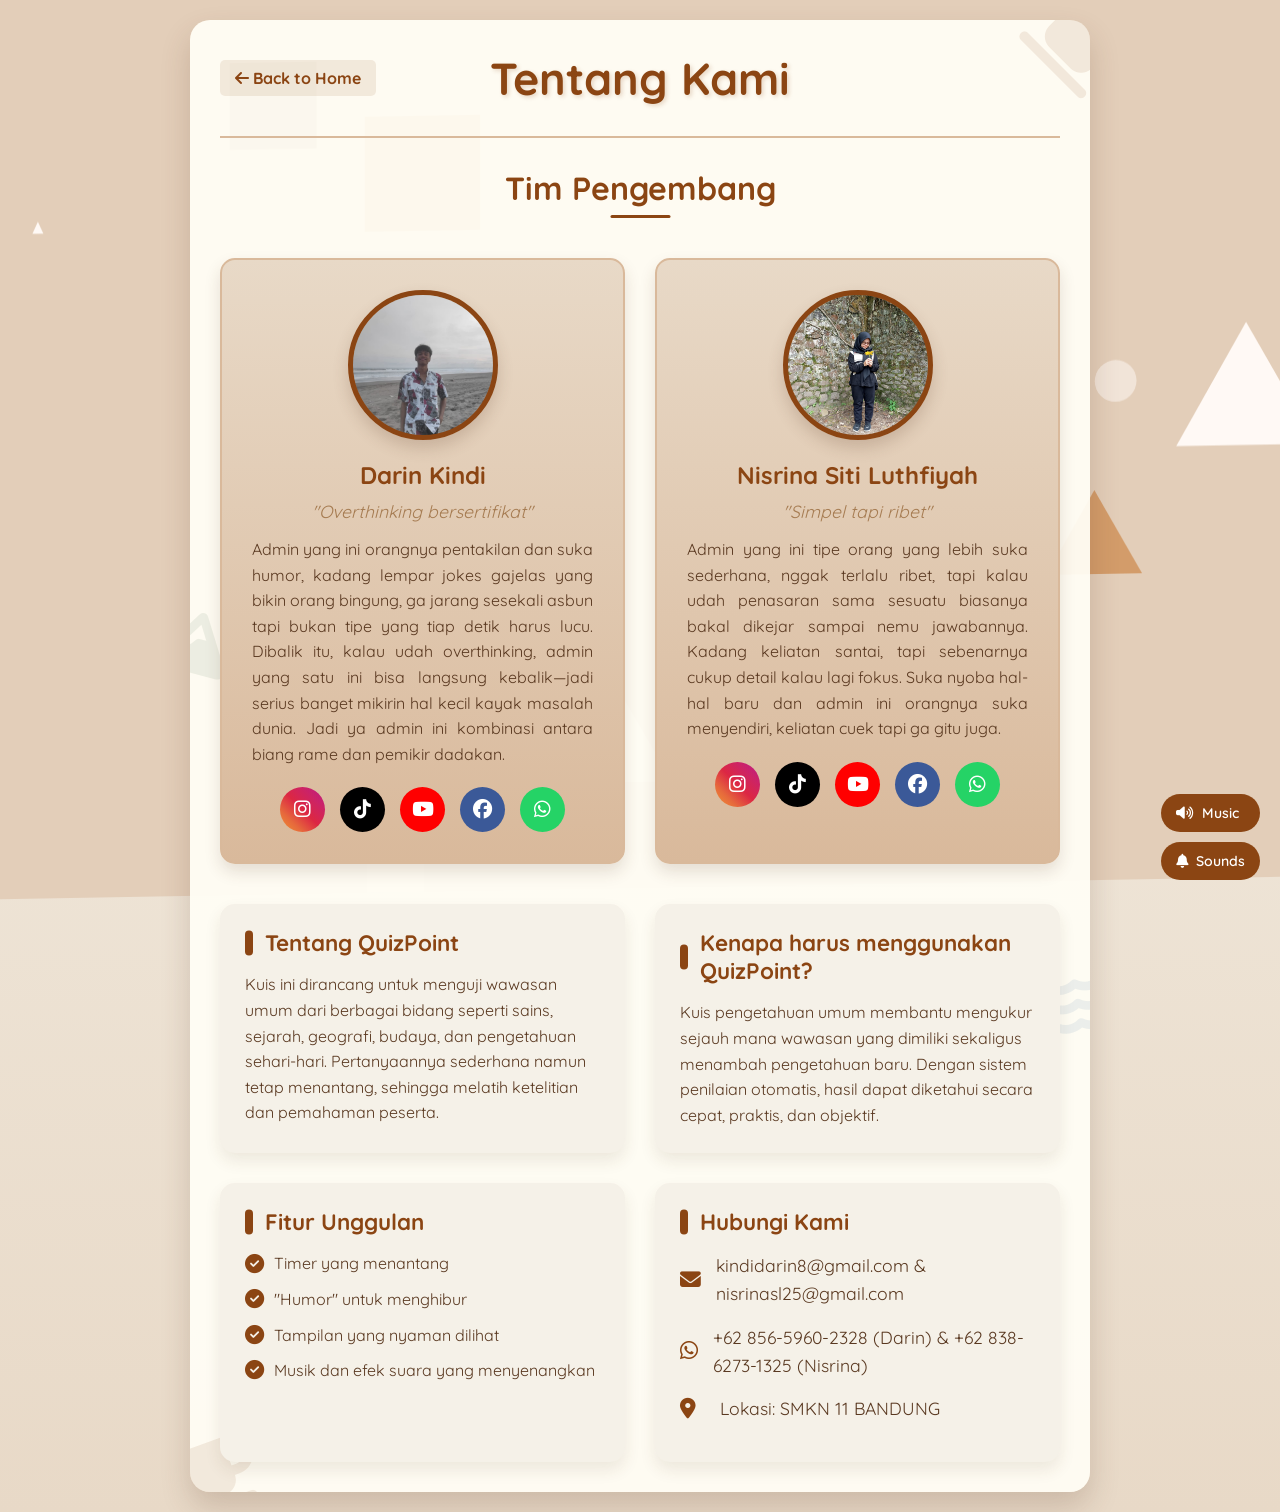
==== about.html @ 61577b95 "First" ====
<!DOCTYPE html>
<html lang="id">
<head>
    <meta charset="UTF-8">
    <meta name="viewport" content="width=device-width, initial-scale=1.0">
    <title>Tentang Kami - Adventure Quiz</title>
    <link rel="stylesheet" href="/css/style.css">
    <link href="https://fonts.googleapis.com/css2?family=Quicksand:wght@400;600;700&display=swap" rel="stylesheet">
    <link rel="stylesheet" href="https://cdnjs.cloudflare.com/ajax/libs/font-awesome/6.4.0/css/all.min.css">
   
</head>
<body class ="about-backround">
    <div class="container">
        <div class="header finisher-header" style="width: 100%; height: 100vh; position: fixed; top: 0; left: 0; z-index: -1;">
        </div>
        <!-- Decorative elements -->
        <div class="coffee-bean bean-1">
            <i class="fas fa-coffee" style="font-size: 80px; color: #8b4513;"></i>
        </div>
        <div class="coffee-bean bean-2">
            <i class="fas fa-coffee" style="font-size: 80px; color: #8b4513;"></i>
        </div>
        <div class="coffee-bean bean-3">
            <i class="fas fa-mountain" style="font-size: 70px; color: #5a7d5a;"></i>
        </div>
        <div class="coffee-bean bean-4">
            <i class="fas fa-water" style="font-size: 70px; color: #4a7ba6;"></i>
        </div>

        <header>
            <h1>Tentang Kami</h1>
            <a href="/" class="back-btn">
                <i class="fas fa-arrow-left"></i> Back to Home
            </a>
        </header>
       
        <main class="about-main">
            <div class="creators-section">
                <h2>Tim Pengembang</h2>
                <div class="creators-grid">
                    <div class="creator-card">
                        <div class="creator-photo">
                            <img src="images/darin.jpg" alt="aa" class="creator-img">
                            <div class="photo-placeholder">
                                <i class="fas fa-user"></i>
                            </div>
                        </div>
                        <h3>Darin Kindi</h3>
                        <p class="creator-role">"Overthinking bersertifikat"</p>
                        <div class="creator-description">
                            <p>Admin yang ini orangnya pentakilan dan suka humor, kadang lempar jokes gajelas yang bikin orang bingung, ga jarang sesekali asbun tapi bukan tipe yang tiap detik harus lucu. Dibalik itu, kalau udah overthinking, admin yang satu ini bisa langsung kebalik—jadi serius banget mikirin hal kecil kayak masalah dunia. Jadi ya admin ini kombinasi antara biang rame dan pemikir dadakan.</p>
                        </div>
                       
                        <div class="social-links">
                            <a href="https://instagram.com/drnkndiii" target="_blank" class="social-link instagram">
                                <i class="fab fa-instagram"></i>
                            </a>
                            <a href="https://tiktok.com/@rinntrimpleeight_" target="_blank" class="social-link tiktok">
                                <i class="fab fa-tiktok"></i>
                            </a>
                            <a href="https://youtube.com/@rinntrimpleeight" target="_blank" class="social-link youtube">
                                <i class="fab fa-youtube"></i>
                            </a>
                            <a href="https://www.facebook.com/profile.php?id=61580755261532&mibextid=ZbWKwL" target="_blank" class="social-link facebook">
                                <i class="fab fa-facebook"></i>
                            </a>
                            <a href="https://wa.me/6285659602328" target="_blank" class="social-link whatsapp">
                                <i class="fab fa-whatsapp"></i>
                            </a>
                        </div>
                    </div>
                   
                    <div class="creator-card">
                        <div class="creator-photo">
                            <img src="images/Rin.jpg" alt="Foto Nisrina" class="creator-img">
                            <div class="photo-placeholder">
                                <i class="fas fa-user"></i>
                            </div>
                        </div>
                        <h3>Nisrina Siti Luthfiyah</h3>
                        <p class="creator-role">"Simpel tapi ribet"</p>
                        <div class="creator-description">
                            <p>Admin yang ini tipe orang yang lebih suka sederhana, nggak terlalu ribet, tapi kalau udah penasaran sama sesuatu biasanya bakal dikejar sampai nemu jawabannya. Kadang keliatan santai, tapi sebenarnya cukup detail kalau lagi fokus. Suka nyoba hal-hal baru dan admin ini orangnya suka menyendiri, keliatan cuek tapi ga gitu juga.</p>
                        </div>
                       
                        <div class="social-links">
                            <a href="https://instagram.com/nis_stl" target="_blank" class="social-link instagram">
                                <i class="fab fa-instagram"></i>
                            </a>
                            <a href="https://tiktok.com/@rinnn.chann" target="_blank" class="social-link tiktok">
                                <i class="fab fa-tiktok"></i>
                            </a>
                            <a href="https://youtube.com/@NisrinaSiti" target="_blank" class="social-link youtube">
                                <i class="fab fa-youtube"></i>
                            </a>
                            <a href="https://facebook.com/nisrina.s.luthfiyah" target="_blank" class="social-link facebook">
                                <i class="fab fa-facebook"></i>
                            </a>
                            <a href="https://wa.me/6283862731325" target="_blank" class="social-link whatsapp">
                                <i class="fab fa-whatsapp"></i>
                            </a>
                        </div>
                    </div>
                </div>
            </div>


            <div class="about-content">
                <div class="about-section">
                    <h3>Tentang QuizPoint</h3>
                    <p>Kuis ini dirancang untuk menguji wawasan umum dari berbagai bidang seperti sains, sejarah, geografi, budaya, dan pengetahuan sehari-hari. Pertanyaannya sederhana namun tetap menantang, sehingga melatih ketelitian dan pemahaman peserta.</p>
                </div>
               
                <div class="about-section">
                    <h3>Kenapa harus menggunakan QuizPoint?</h3>
                    <p>Kuis pengetahuan umum membantu mengukur sejauh mana wawasan yang dimiliki sekaligus menambah pengetahuan baru. Dengan sistem penilaian otomatis, hasil dapat diketahui secara cepat, praktis, dan objektif.</p>
                </div>
               
                <div class="about-section">
                    <h3>Fitur Unggulan</h3>
                    <ul>
                        <li><i class="fas fa-check-circle"></i> Timer yang menantang</li>
                        <li><i class="fas fa-check-circle"></i> "Humor" untuk menghibur</li>
                        <li><i class="fas fa-check-circle"></i> Tampilan yang nyaman dilihat</li>
                        <li><i class="fas fa-check-circle"></i> Musik dan efek suara yang menyenangkan</li>
                    </ul>
                </div>
               
                <div class="about-section">
                    <h3>Hubungi Kami</h3>
                    <div class="contact-info">
                        <p><i class="fas fa-envelope"></i> kindidarin8@gmail.com & nisrinasl25@gmail.com</p>
                        <p><i class="fab fa-whatsapp"></i> +62 856-5960-2328 (Darin) & +62 838-6273-1325 (Nisrina)</p>
                        <p><i class="fas fa-map-marker-alt"></i> Lokasi: SMKN 11 BANDUNG</p>
                    </div>
                </div>
            </div>
        </main>


        <div class="audio-controls-quiz">
            <button id="music-toggle-about" class="audio-btn">
                <i class="fas fa-volume-up"></i> Music
            </button>
            <button id="sound-toggle-about" class="audio-btn">
                <i class="fas fa-bell"></i> Sounds
            </button>
        </div>
    </div>
   
    <!-- Background music -->
    <audio id="background-music-about" loop>
        <source src="sounds/Nocturnes, Op. 9_ No. 2 in E-Flat Major.mp3" type="audio/mpeg">
    </audio>
   
    <script>
        document.addEventListener('DOMContentLoaded', function() {
            // Music and sound controls
            const musicToggleAbout = document.getElementById('music-toggle-about');
            const soundToggleAbout = document.getElementById('sound-toggle-about');
            const backgroundMusicAbout = document.getElementById('background-music-about');
           
            // Check if user has previously set preferences
            const musicEnabled = localStorage.getItem('musicEnabled') !== 'false';
            const soundEnabled = localStorage.getItem('soundEnabled') !== 'false';
           
            // Set initial state
            if (musicEnabled) {
                backgroundMusicAbout.play().catch(e => console.log("Autoplay prevented: ", e));
                musicToggleAbout.innerHTML = '<i class="fas fa-volume-up"></i> Music';
                musicToggleAbout.classList.add('active');
            } else {
                musicToggleAbout.innerHTML = '<i class="fas fa-volume-mute"></i> Music';
                musicToggleAbout.classList.remove('active');
            }
           
            if (soundEnabled) {
                soundToggleAbout.innerHTML = '<i class="fas fa-bell"></i> Sounds';
                soundToggleAbout.classList.add('active');
            } else {
                soundToggleAbout.innerHTML = '<i class="fas fa-bell-slash"></i> Sounds';
                soundToggleAbout.classList.remove('active');
            }
           
            // Toggle music
            musicToggleAbout.addEventListener('click', function() {
                if (backgroundMusicAbout.paused) {
                    backgroundMusicAbout.play();
                    this.innerHTML = '<i class="fas fa-volume-up"></i> Music';
                    localStorage.setItem('musicEnabled', 'true');
                    this.classList.add('active');
                } else {
                    backgroundMusicAbout.pause();
                    this.innerHTML = '<i class="fas fa-volume-mute"></i> Music';
                    localStorage.setItem('musicEnabled', 'false');
                    this.classList.remove('active');
                }
            });
           
            // Toggle sound effects
            soundToggleAbout.addEventListener('click', function() {
                const currentlyEnabled = this.innerHTML.includes('fa-bell');
                if (currentlyEnabled) {
                    this.innerHTML = '<i class="fas fa-bell-slash"></i> Sounds';
                    localStorage.setItem('soundEnabled', 'false');
                    this.classList.remove('active');
                } else {
                    this.innerHTML = '<i class="fas fa-bell"></i> Sounds';
                    localStorage.setItem('soundEnabled', 'true');
                    this.classList.add('active');
                }
            });


            // Handle photo placeholder for all creator images
            const creatorImages = document.querySelectorAll('.creator-img');
            const photoPlaceholders = document.querySelectorAll('.photo-placeholder');
           
            creatorImages.forEach((img, index) => {
                img.onerror = function() {
                    this.style.display = 'none';
                    photoPlaceholders[index].style.display = 'flex';
                };
               
                if (!img.complete || img.naturalHeight === 0) {
                    img.style.display = 'none';
                    photoPlaceholders[index].style.display = 'flex';
                }
            });
        });
    </script>
     <script src="js/finisher-header.es5.min.js" type="text/javascript"></script>
    <script type="text/javascript">
new FinisherHeader({
  "count": 10,
  "size": {
    "min": 2,
    "max": 150,
    "pulse": 0
  },
  "speed": {
    "x": {
      "min": 0,
      "max": 1.5
    },
    "y": {
      "min": 0,
      "max": 0.2
    }
  },
  "colors": {
    "background": "#e3ceb9",
    "particles": [
      "#b08a70",
      "#f6efea",
      "#f1e4d8",
      "#fff9f5",
      "#d39c6a"
    ]
  },
  "blending": "screen",
  "opacity": {
    "center": 1,
    "edge": 1
  },
  "skew": -1,
  "shapes": [
    "c",
    "s",
    "t"
  ]
});
</script>
</body>
</html>
---- css/style.css ----
/* Global Styles */
* {
    margin: 0;
    padding: 0;
    box-sizing: border-box;
    font-family: 'Quicksand', sans-serif;
}


body {
    background: linear-gradient(to bottom, #f5f1e8, #e8d9c7);
    color: #5a3921;
    min-height: 100vh;
    padding: 20px;
    display: flex;
    justify-content: center;
    align-items: center;
}


.container {
    max-width: 900px;
    width: 100%;
    background: rgba(255, 253, 245, 0.95);
    border-radius: 20px;
    padding: 30px;
    box-shadow: 0 15px 30px rgba(90, 57, 33, 0.2);
    position: relative;
    overflow: hidden;
}


.coffee-bean {
    position: absolute;
    width: 80px;
    height: 80px;
    opacity: 0.1;
    z-index: 0;
}


.bean-1 {
    top: -20px;
    right: -20px;
    transform: rotate(45deg);
}


.bean-2 {
    bottom: -30px;
    left: -30px;
    transform: rotate(-20deg);
}


.bean-3 {
    top: 40%;
    left: -30px;
    transform: rotate(15deg);
}


.bean-4 {
    bottom: 30%;
    right: -30px;
    transform: rotate(-10deg);
}


/* Header Styles */
header {
    text-align: center;
    margin-bottom: 30px;
    padding-bottom: 20px;
    border-bottom: 2px solid #d9b99b;
    position: relative;
    z-index: 1;
}


h1 {
    color: #8b4513;
    font-size: 2.8rem;
    margin-bottom: 10px;
    text-shadow: 2px 2px 4px rgba(139, 69, 19, 0.2);
    font-weight: 700;
}


.slogan {
    color: #a67c52;
    font-style: italic;
    font-size: 1.2rem;
}


.back-btn {
    display: inline-block;
    margin-top: 10px;
    color: #8b4513;
    text-decoration: none;
    font-weight: bold;
    transition: color 0.3s;
    position: absolute;
    left: 0;
    top: 0;
    padding: 8px 15px;
    border-radius: 5px;
    background: rgba(139, 69, 19, 0.1);
}


.back-btn:hover {
    color: #6b3403;
    background: rgba(139, 69, 19, 0.2);
    text-decoration: none;
}


/* Home Page Styles */
.home-main {
    text-align: center;
    position: relative;
    z-index: 1;
}


.categories {
    margin-bottom: 40px;
    text-align: center;
}


.categories h2 {
    margin-bottom: 25px;
    color: #8b4513;
    font-size: 1.8rem;
    position: relative;
    display: inline-block;
}


.categories h2:after {
    content: '';
    position: absolute;
    bottom: -10px;
    left: 50%;
    transform: translateX(-50%);
    width: 50px;
    height: 3px;
    background: #8b4513;
    border-radius: 3px;
}


.category-grid {
    display: grid;
    grid-template-columns: repeat(2, 1fr);
    gap: 20px;
    margin-bottom: 30px;
}


.category-card {
    padding: 25px 20px;
    background: linear-gradient(to bottom, #e8d9c7, #d9b99b);
    border-radius: 15px;
    box-shadow: 0 8px 16px rgba(90, 57, 33, 0.15);
    transition: all 0.3s ease;
    cursor: pointer;
    border: 2px solid #d9b99b;
    text-align: center;
    position: relative;
    overflow: hidden;
}


.category-card > * {
    position: relative;
    z-index: 1;
}


.category-card:hover {
    transform: translateY(-8px);
    box-shadow: 0 12px 20px rgba(90, 57, 33, 0.25);
}


.card-icon {
    font-size: 2.5rem;
    margin-bottom: 15px;
    color: #8b4513;
}


.category-card h3 {
    color: #8b4513;
    margin-bottom: 8px;
    font-size: 1.3rem;
}


.category-card p {
    color: #5a3921;
    font-size: 1rem;
    line-height: 1.4;
}


.description {
    margin-bottom: 40px;
    font-size: 1.2rem;
    line-height: 1.6;
    color: #5a3921;
    background: #f5f1e8;
    padding: 20px;
    border-radius: 15px;
    border-left: 5px solid #8b4513;
    position: relative;
    text-align: center;
}


.description:before {
    content: '"';
    font-size: 4rem;
    color: #d9b99b;
    position: absolute;
    top: -10px;
    left: 10px;
    font-family: serif;
}


.actions {
    display: flex;
    justify-content: center;
    gap: 25px;
    flex-wrap: wrap;
    margin-bottom: 30px;
}


.btn {
    padding: 15px 35px;
    border: none;
    border-radius: 50px;
    font-size: 1.2rem;
    font-weight: bold;
    cursor: pointer;
    text-decoration: none;
    transition: all 0.3s ease;
    display: inline-flex;
    align-items: center;
    justify-content: center;
    gap: 10px;
    text-align: center;
    box-shadow: 0 5px 15px rgba(139, 69, 19, 0.3);
}


.btn-play {
    background: linear-gradient(to right, #8b4513, #a67c52);
    color: white;
}


.btn-about {
    background: linear-gradient(to right, #a67c52, #c19a6b);
    color: white;
}


.btn:hover {
    transform: translateY(-5px) scale(1.05);
    box-shadow: 0 10px 20px rgba(90, 57, 33, 0.4);
}


.audio-controls {
    display: flex;
    justify-content: center;
    gap: 15px;
    flex-wrap: wrap;
}


.audio-btn {
    padding: 10px 15px;
    background: #d9b99b;
    border: none;
    border-radius: 30px;
    cursor: pointer;
    font-weight: 600;
    display: flex;
    align-items: center;
    gap: 8px;
    transition: all 0.3s;
    font-size: 14px;
    opacity: 0.8;
}


.audio-btn.active {
    background: #8b4513;
    color: white;
    opacity: 1;
}


.audio-btn:hover {
    opacity: 1;
    transform: translateY(-2px);
}


/* Quiz Page Styles */
.quiz-main {
    text-align: center;
    position: relative;
    z-index: 1;
}


.progress-container {
    margin: 25px 0;
    display: flex;
    flex-direction: column;
    align-items: center;
}


.coffee-progress {
    display: flex;
    align-items: center;
    justify-content: center;
    gap: 20px;
    margin-bottom: 10px;
}


.coffee-cup {
    width: 70px;
    height: 80px;
    background: #a67c52;
    border-radius: 0 0 20px 20px;
    position: relative;
    overflow: hidden;
    box-shadow: 0 5px 15px rgba(0, 0, 0, 0.1);
}


.coffee-liquid {
    position: absolute;
    bottom: 0;
    width: 100%;
    background: linear-gradient(to top, #4e3524, #8b4513);
    transition: height 0.8s ease;
    border-radius: 0 0 20px 20px;
}


.progress-text {
    font-weight: bold;
    font-size: 1.4rem;
    color: #8b4513;
    background: #f5f1e8;
    padding: 5px 15px;
    border-radius: 20px;
    box-shadow: 0 3px 10px rgba(90, 57, 33, 0.2);
}


.timer-container {
    margin-top: 15px;
}


.timer-circle {
    width: 80px;
    height: 80px;
    position: relative;
}


.timer-svg {
    width: 100%;
    height: 100%;
    transform: rotate(-90deg);
}


.timer-circle-bg {
    fill: none;
    stroke: #f5f1e8;
    stroke-width: 6;
}


.timer-circle-progress {
    fill: none;
    stroke: #8b4513;
    stroke-width: 6;
    stroke-linecap: round;
    stroke-dasharray: 283;
    stroke-dashoffset: 0;
    transition: stroke-dashoffset 1s linear;
}


.timer-text {
    position: absolute;
    top: 50%;
    left: 50%;
    transform: translate(-50%, -50%);
    font-size: 1.5rem;
    font-weight: bold;
    color: #8b4513;
}


.level-indicator {
    background: linear-gradient(to right, #8b4513, #a67c52);
    color: white;
    padding: 10px 20px;
    border-radius: 30px;
    display: inline-block;
    margin-bottom: 25px;
    font-weight: bold;
    box-shadow: 0 5px 15px rgba(139, 69, 19, 0.3);
}


#question {
    margin-bottom: 30px;
    font-size: 1.5rem;
    color: #8b4513;
    line-height: 1.5;
    background: #f5f1e8;
    padding: 20px;
    border-radius: 15px;
    box-shadow: 0 5px 15px rgba(90, 57, 33, 0.1);
    position: relative;
}


#question:before {
    content: '?';
    position: absolute;
    top: -15px;
    right: -15px;
    width: 40px;
    height: 40px;
    background: #8b4513;
    color: white;
    border-radius: 50%;
    display: flex;
    align-items: center;
    justify-content: center;
    font-size: 1.8rem;
    font-weight: bold;
    box-shadow: 0 3px 10px rgba(139, 69, 19, 0.3);
}


#options-container {
    display: flex;
    flex-direction: column;
    gap: 20px;
    margin-bottom: 40px;
}


.option-btn {
    padding: 18px;
    border: 2px solid #d9b99b;
    border-radius: 12px;
    background: white;
    font-size: 1.2rem;
    cursor: pointer;
    transition: all 0.3s ease;
    color: #5a3921;
    text-align: left;
    position: relative;
    overflow: hidden;
}


.option-btn:before {
    content: '';
    position: absolute;
    top: 0;
    left: 0;
    width: 5px;
    height: 100%;
    background: #d9b99b;
    transition: width 0.3s ease;
}


.option-btn:hover {
    background: #f5f1e8;
    transform: translateY(-5px);
    box-shadow: 0 8px 15px rgba(90, 57, 33, 0.15);
    border-color: #a67c52;
}


.option-btn:hover:before {
    width: 10px;
    background: #8b4513;
}


.option-btn.correct {
    background: #e8f5e9;
    border-color: #66bb6a;
    color: #2e7d32;
}


.option-btn.correct:before {
    background: #66bb6a;
    width: 10px;
}


.option-btn.wrong {
    background: #ffebee;
    border-color: #ef5350;
    color: #c62828;
}


.option-btn.wrong:before {
    background: #ef5350;
    width: 10px;
}


/* ========== PERBAIKAN UTAMA: FIX UNTUK JOKE CONTAINER ========== */
/* Fix untuk transisi elemen kuis */
#question-container, #options-container, #joke-container, #results-container {
    transition: opacity 0.3s ease, transform 0.3s ease;
}


#question-container.hidden, #options-container.hidden {
    display: none;
    opacity: 0;
    height: 0;
    overflow: hidden;
}


#question-container:not(.hidden), #options-container:not(.hidden) {
     display: block;
    opacity: 1;
    height: auto;
}


#joke-container {
    opacity: 0;
    transform: translateY(20px);
    display: none;
    margin: 25px 0;
    padding: 20px;
    background: #fffde7;
    border-radius: 12px;
    border-left: 5px solid #ffd54f;
    box-shadow: 0 5px 15px rgba(0, 0, 0, 0.05);
    max-height: 0;
    overflow: hidden;
    transition: all 0.5s ease;
}


#joke-container.visible {
    opacity: 1;
    transform: translateY(0);
    display: block;
    max-height: 200px;
    animation: fadeIn 0.5s ease;
}


#joke-text {
    font-style: italic;
    color: #8b4513;
    font-size: 1.1rem;
    line-height: 1.5;
}


#results-container {
    opacity: 0;
    transform: scale(0.9);
    display: none;
    margin-top: 40px;
    padding: 30px;
    background: #f5f1e8;
    border-radius: 15px;
    box-shadow: 0 10px 25px rgba(90, 57, 33, 0.1);
}


#results-container:not(.hidden) {
    opacity: 1;
    transform: scale(1);
    display: block;
    animation: fadeIn 0.5s ease;
}
/* ========== END OF PERBAIKAN ========== */


/* Results Page Styles */
#result-title {
    color: #8b4513;
    margin-bottom: 20px;
    font-size: 2rem;
}


.score-display {
    font-size: 3rem;
    font-weight: bold;
    color: #8b4513;
    margin-bottom: 20px;
    display: flex;
    justify-content: center;
    align-items: center;
    gap: 10px;
}


#score-value {
    color: #8b4513;
    font-size: 4rem;
}


#total-questions {
    color: #a67c52;
    font-size: 2.5rem;
}


#result-message {
    margin-bottom: 30px;
    font-size: 1.3rem;
    line-height: 1.6;
    color: #5a3921;
}


.result-actions {
    display: flex;
    justify-content: center;
    gap: 20px;
    flex-wrap: wrap;
}


.audio-controls-quiz {
    position: fixed;
    bottom: 20px;
    right: 20px;
    display: flex;
    flex-direction: column;
    gap: 10px;
    z-index: 1000;
}


/* About Page Styles */
.about-main {
    display: flex;
    flex-direction: column;
    gap: 40px;
    position: relative;
    z-index: 1;
}


.creators-section {
    width: 100%;
}


.creators-section h2 {
    text-align: center;
    color: #8b4513;
    margin-bottom: 30px;
    font-size: 2rem;
    position: relative;
    display: inline-block;
    left: 50%;
    transform: translateX(-50%);
}


.creators-section h2:after {
    content: '';
    position: absolute;
    bottom: -10px;
    left: 50%;
    transform: translateX(-50%);
    width: 60px;
    height: 3px;
    background: #8b4513;
    border-radius: 3px;
}


.creators-grid {
    display: grid;
    grid-template-columns: repeat(auto-fit, minmax(300px, 1fr));
    gap: 30px;
    margin-top: 20px;
}


.creator-card {
    padding: 30px;
    background: linear-gradient(to bottom, #e8d9c7, #d9b99b);
    border-radius: 15px;
    box-shadow: 0 8px 16px rgba(90, 57, 33, 0.15);
    border: 2px solid #d9b99b;
    text-align: center;
    transition: transform 0.3s ease;
}


.creator-card:hover {
    transform: translateY(-5px);
}


.creator-photo {
    width: 150px;
    height: 150px;
    border-radius: 50%;
    margin: 0 auto 20px;
    overflow: hidden;
    border: 5px solid #8b4513;
    box-shadow: 0 8px 16px rgba(90, 57, 33, 0.2);
    display: flex;
    align-items: center;
    justify-content: center;
    background: linear-gradient(to bottom, #a67c52, #8b4513);
    color: white;
    font-size: 3rem;
}


.creator-img {
    width: 100%;
    height: 100%;
    object-fit: cover;
}


.photo-placeholder {
    width: 100%;
    height: 100%;
    display: none;
    justify-content: center;
    align-items: center;
}


.creator-card h3 {
    color: #8b4513;
    margin-bottom: 10px;
    font-size: 1.5rem;
}


.creator-role {
    color: #a67c52;
    font-style: italic;
    margin-bottom: 15px;
    font-size: 1.1rem;
}


.creator-description {
    margin-bottom: 20px;
}


.creator-description p {
    line-height: 1.6;
    color: #5a3921;
    text-align: justify;
}


.social-links {
    display: flex;
    justify-content: center;
    gap: 15px;
    flex-wrap: wrap;
}


.social-link {
    width: 45px;
    height: 45px;
    border-radius: 50%;
    display: flex;
    align-items: center;
    justify-content: center;
    color: white;
    font-size: 1.2rem;
    transition: all 0.3s ease;
    text-decoration: none;
}


.social-link:hover {
    transform: translateY(-3px) scale(1.1);
    box-shadow: 0 5px 15px rgba(0, 0, 0, 0.2);
}


.social-link.instagram {
    background: linear-gradient(45deg, #f09433, #e6683c, #dc2743, #cc2366, #bc1888);
}
.social-link.tiktok {
    background: #000000;
}
.social-link.youtube {
    background: #FF0000;
}
.social-link.facebook {
    background: #3b5998;
}
.social-link.whatsapp {
    background: #25D366;
}


.about-content {
    display: grid;
    grid-template-columns: repeat(auto-fit, minmax(300px, 1fr));
    gap: 30px;
}


.about-section {
    padding: 25px;
    background: #f5f1e8;
    border-radius: 15px;
    box-shadow: 0 8px 16px rgba(90, 57, 33, 0.1);
}


.about-section h3 {
    color: #8b4513;
    margin-bottom: 15px;
    font-size: 1.4rem;
    position: relative;
    padding-left: 20px;
}


.about-section h3::before {
    content: '';
    position: absolute;
    left: 0;
    top: 50%;
    transform: translateY(-50%);
    width: 8px;
    height: 25px;
    background: #8b4513;
    border-radius: 4px;
}


.about-section p, .about-section li {
    line-height: 1.6;
    color: #5a3921;
}


.about-section ul {
    list-style: none;
    padding: 0;
}


.about-section li {
    margin-bottom: 10px;
    display: flex;
    align-items: center;
    gap: 10px;
}


.about-section li i {
    color: #8b4513;
    font-size: 1.2rem;
}


.contact-info p {
    display: flex;
    align-items: center;
    gap: 15px;
    margin-bottom: 15px;
    font-size: 1.1rem;
}


.contact-info i {
    width: 25px;
    color: #8b4513;
    font-size: 1.3rem;
}


/* Background untuk halaman berbeda */
.home-background {
    background-size: cover;
    position: relative;
}


.home-background::before {
    content: '';
    position: fixed;
    top: 0;
    left: 0;
    width: 100%;
    height: 100%;
    background: rgba(0, 0, 0, 0.3);
    z-index: -1;
}


.quiz-background {
    background-size: cover;
    position: relative;
}


.quiz-background::before {
    content: '';
    position: fixed;
    top: 0;
    left: 0;
    width: 100%;
    height: 100%;
    background: rgba(0, 0, 0, 0.3);
    z-index: -1;
}


.about-background {
    background-size: cover;
    position: relative;
}


.about-background::before {
    content: '';
    position: fixed;
    top: 0;
    left: 0;
    width: 100%;
    height: 100%;
    background: rgba(0, 0, 0, 0.3);
    z-index: -1;
}


.home-background .container,
.quiz-background .container,
.about-background .container {
    background: rgba(255, 253, 245, 0.92);
    backdrop-filter: blur(5px);
}


/* Utility Classes */
.hidden {
    display: none !important;
    opacity: 0 !important;
    height: 0 !important;
    overflow: hidden !important;
    margin: 0 !important;
    padding: 0 !important;
}


/* Animations */
@keyframes fadeIn {
    from {
        opacity: 0;
        transform: translateY(20px);
    }
    to {
        opacity: 1;
        transform: translateY(0);
    }
}


@keyframes cricket {
    0% { transform: translateX(0); }
    25% { transform: translateX(5px); }
    50% { transform: translateX(0); }
    75% { transform: translateX(-5px); }
    100% { transform: translateX(0); }
}


@keyframes pulse {
    0% { transform: scale(1); }
    50% { transform: scale(1.05); }
    100% { transform: scale(1); }
}


@keyframes timerWarning {
    0% { background-color: #8b4513; }
    50% { background-color: #ff6b6b; }
    100% { background-color: #8b4513; }
}


.cricket-animation {
    animation: cricket 0.5s infinite;
}


.timer-warning {
    animation: timerWarning 1s infinite;
}


.pulse {
    animation: pulse 0.5s;
}


/* Responsive Design */
@media (max-width: 768px) {
    .container {
        padding: 20px;
        border-radius: 15px;
    }
   
    h1 {
        font-size: 2.2rem;
    }
   
    .category-grid {
        grid-template-columns: 1fr;
    }
   
    .actions {
        flex-direction: column;
        align-items: center;
    }
   
    .about-main {
        flex-direction: column;
        align-items: center;
    }
   
    .creator-card {
        width: 100%;
    }
   
    .coffee-cup {
        width: 60px;
        height: 70px;
    }
   
    #question {
        font-size: 1.3rem;
        padding: 15px;
    }
   
    .option-btn {
        padding: 15px;
        font-size: 1.1rem;
    }
   
    .result-actions {
        flex-direction: column;
        align-items: center;
    }
   
    .btn {
        width: 100%;
        margin-bottom: 10px;
    }
   
    .audio-controls, .audio-controls-quiz {
        flex-direction: column;
    }
   
    .timer-circle {
        width: 60px;
        height: 60px;
    }
   
    .timer-text {
        font-size: 1.2rem;
    }
   
    .back-btn {
        position: relative;
        margin-bottom: 15px;
        left: 0;
        top: 0;
    }
   
    .creators-grid {
        grid-template-columns: 1fr;
    }
   
    .about-content {
        grid-template-columns: 1fr;
    }
   
    .score-display {
        flex-direction: column;
        gap: 5px;
    }
   
    .creator-description p {
        text-align: left;
    }
   
    .audio-controls-quiz {
        bottom: 10px;
        right: 10px;
    }
   
    .audio-btn {
        padding: 8px 12px;
        font-size: 12px;
    }


    /* Fix untuk joke container di mobile */
    #joke-container {
        margin: 15px 0;
        padding: 15px;
    }
   
    #joke-container.visible {
        max-height: 150px;
    }
   
    #joke-text {
        font-size: 1rem;
    }
   
    /* Fix untuk progress text di mobile */
    .progress-text {
        font-size: 1.2rem;
        padding: 3px 10px;
    }
   
    /* Fix untuk level indicator di mobile */
    .level-indicator {
        font-size: 0.9rem;
        padding: 8px 15px;
        margin-bottom: 15px;
    }
}
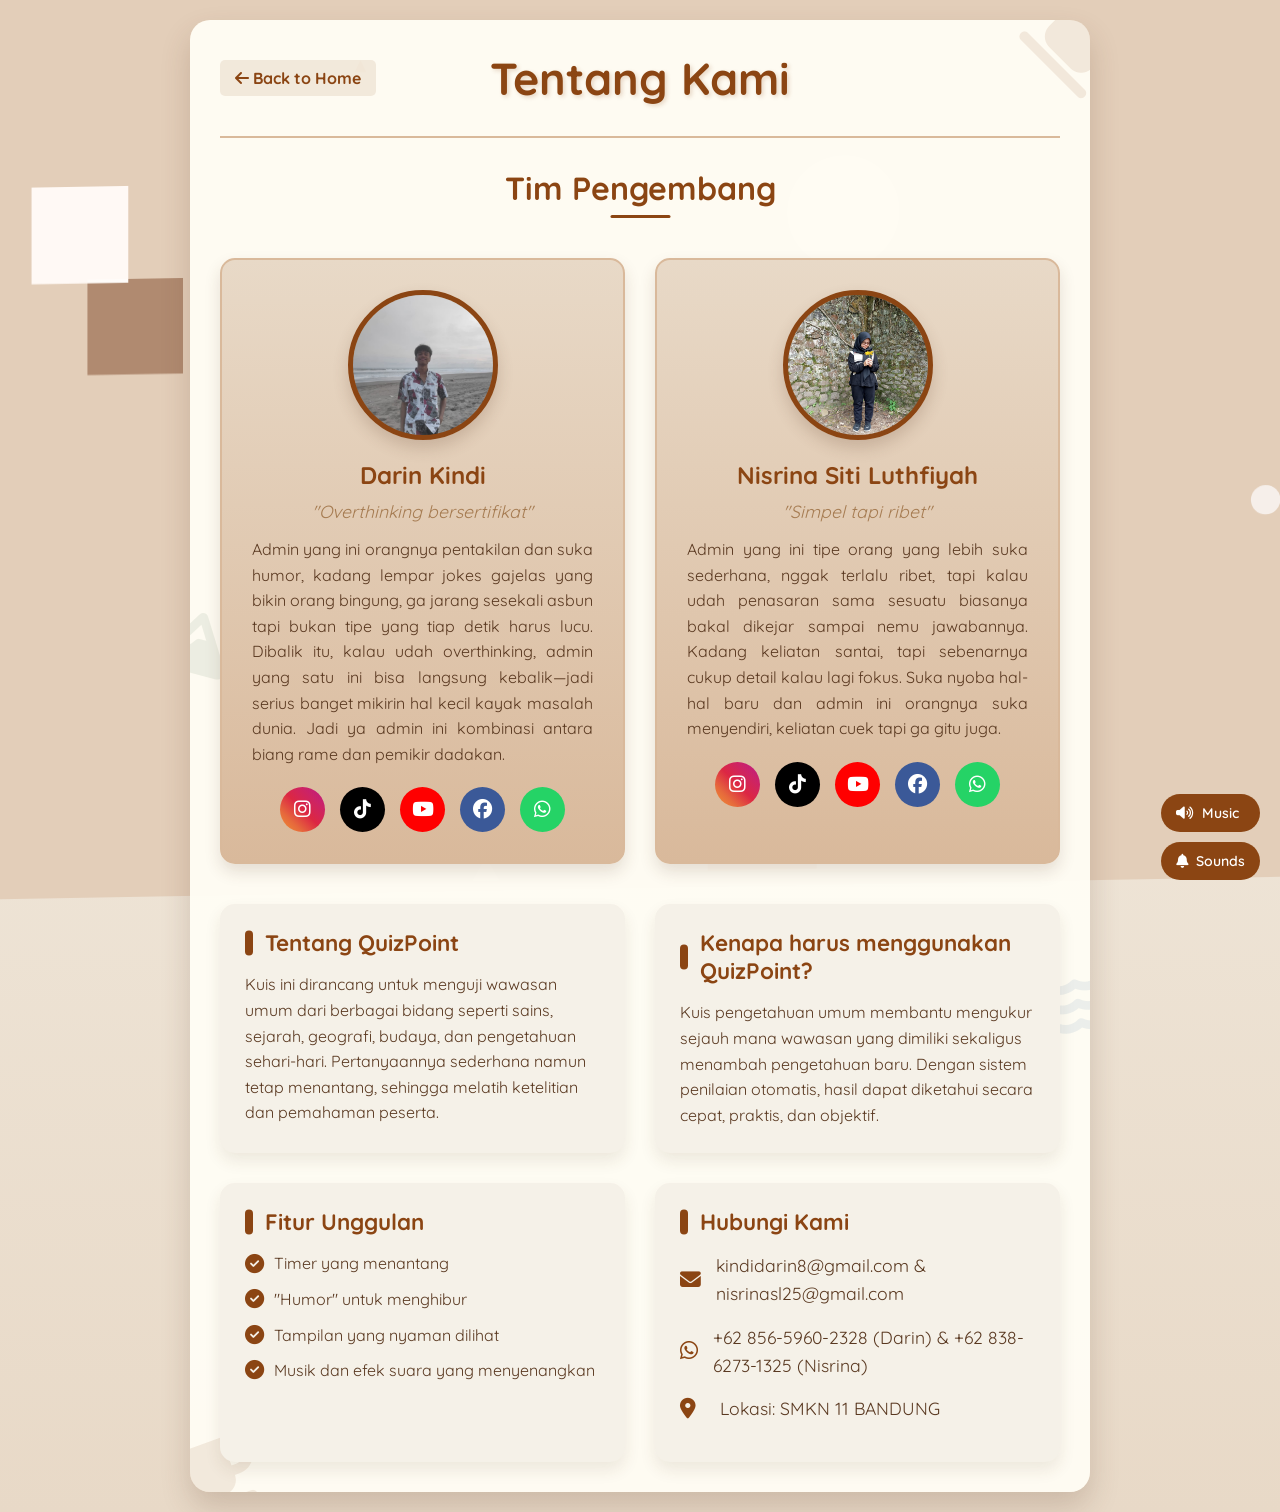
==== commit 1e45d2a1: "Update about.html" ====
--- a/about.html
+++ b/about.html
@@ -4,12 +4,11 @@
     <meta charset="UTF-8">
     <meta name="viewport" content="width=device-width, initial-scale=1.0">
     <title>Tentang Kami - Adventure Quiz</title>
-    <link rel="stylesheet" href="/css/style.css">
+    <link rel="stylesheet" href="css/style.css">
     <link href="https://fonts.googleapis.com/css2?family=Quicksand:wght@400;600;700&display=swap" rel="stylesheet">
     <link rel="stylesheet" href="https://cdnjs.cloudflare.com/ajax/libs/font-awesome/6.4.0/css/all.min.css">
-   
 </head>
-<body class ="about-backround">
+<body class="about-backround">
     <div class="container">
         <div class="header finisher-header" style="width: 100%; height: 100vh; position: fixed; top: 0; left: 0; z-index: -1;">
         </div>
@@ -29,7 +28,7 @@
 
         <header>
             <h1>Tentang Kami</h1>
-            <a href="/" class="back-btn">
+            <a href="index.html" class="back-btn">
                 <i class="fas fa-arrow-left"></i> Back to Home
             </a>
         </header>
@@ -104,7 +103,6 @@
                 </div>
             </div>
 
-
             <div class="about-content">
                 <div class="about-section">
                     <h3>Tentang QuizPoint</h3>
@@ -136,7 +134,6 @@
                 </div>
             </div>
         </main>
-
 
         <div class="audio-controls-quiz">
             <button id="music-toggle-about" class="audio-btn">
@@ -211,7 +208,6 @@
                 }
             });
 
-
             // Handle photo placeholder for all creator images
             const creatorImages = document.querySelectorAll('.creator-img');
             const photoPlaceholders = document.querySelectorAll('.photo-placeholder');
@@ -229,50 +225,47 @@
             });
         });
     </script>
-     <script src="js/finisher-header.es5.min.js" type="text/javascript"></script>
+    <script src="js/finisher-header.es5.min.js" type="text/javascript"></script>
     <script type="text/javascript">
-new FinisherHeader({
-  "count": 10,
-  "size": {
-    "min": 2,
-    "max": 150,
-    "pulse": 0
-  },
-  "speed": {
-    "x": {
-      "min": 0,
-      "max": 1.5
-    },
-    "y": {
-      "min": 0,
-      "max": 0.2
-    }
-  },
-  "colors": {
-    "background": "#e3ceb9",
-    "particles": [
-      "#b08a70",
-      "#f6efea",
-      "#f1e4d8",
-      "#fff9f5",
-      "#d39c6a"
-    ]
-  },
-  "blending": "screen",
-  "opacity": {
-    "center": 1,
-    "edge": 1
-  },
-  "skew": -1,
-  "shapes": [
-    "c",
-    "s",
-    "t"
-  ]
-});
-</script>
+        new FinisherHeader({
+            "count": 10,
+            "size": {
+                "min": 2,
+                "max": 150,
+                "pulse": 0
+            },
+            "speed": {
+                "x": {
+                    "min": 0,
+                    "max": 1.5
+                },
+                "y": {
+                    "min": 0,
+                    "max": 0.2
+                }
+            },
+            "colors": {
+                "background": "#e3ceb9",
+                "particles": [
+                    "#b08a70",
+                    "#f6efea",
+                    "#f1e4d8",
+                    "#fff9f5",
+                    "#d39c6a"
+                ]
+            },
+            "blending": "screen",
+            "opacity": {
+                "center": 1,
+                "edge": 1
+            },
+            "skew": -1,
+            "shapes": [
+                "c",
+                "s",
+                "t"
+            ]
+        });
+    </script>
 </body>
 </html>
-
-
-
